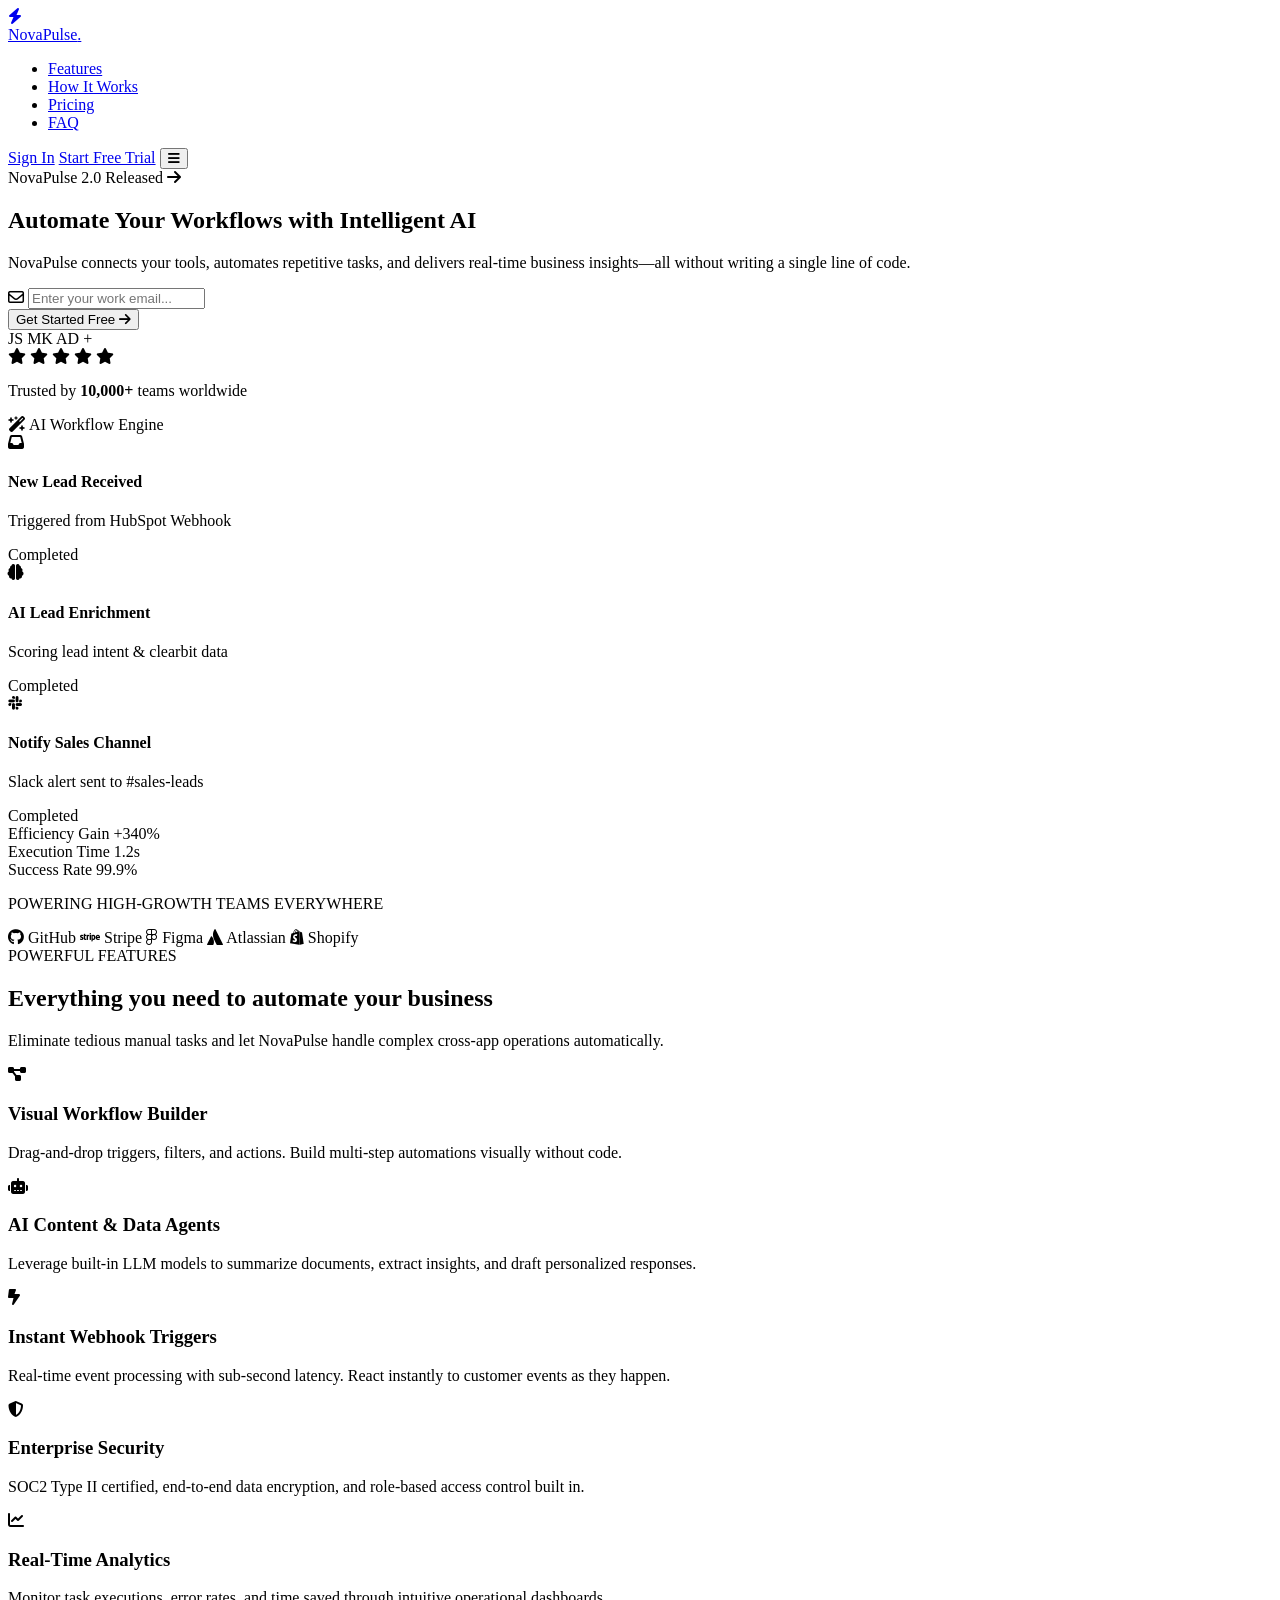
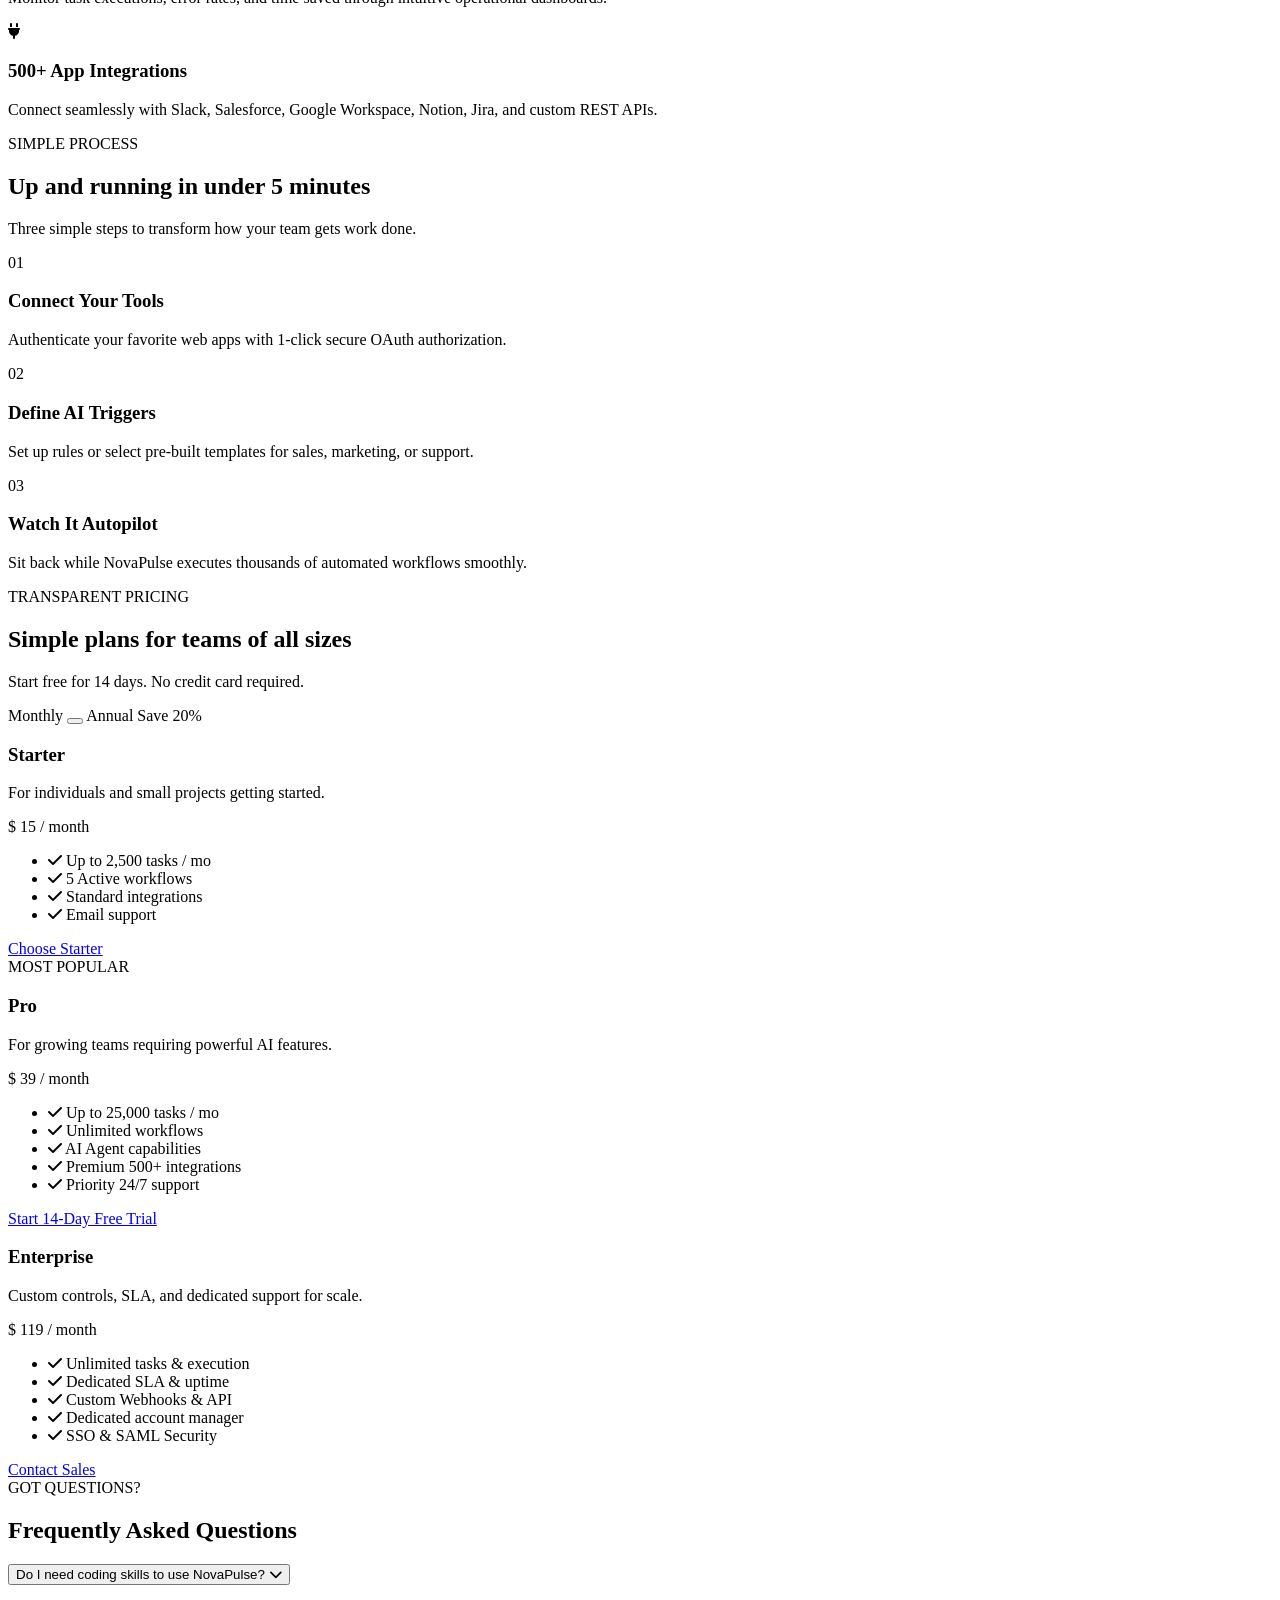
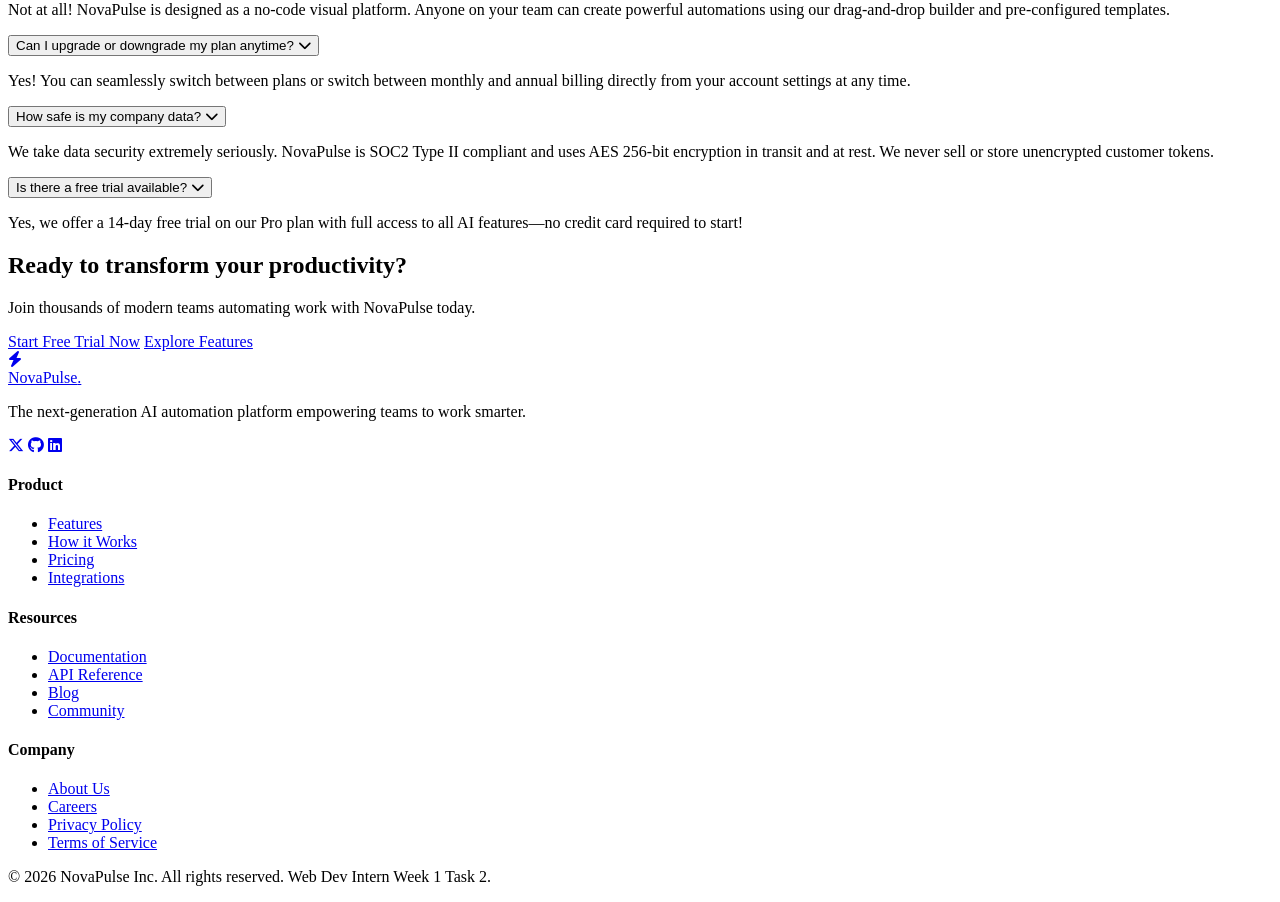
==== Week1/task2-landing-page/index.html @ f762d07b "add: Task 2 landing page semantic HTML structure" ====
<!DOCTYPE html>
<html lang="en">
<head>
  <meta charset="UTF-8">
  <meta name="viewport" content="width=device-width, initial-scale=1.0">
  <meta name="description" content="NovaPulse - Next-Gen AI Workflow Automation Platform for modern teams. Streamline operations and boost productivity.">
  <title>NovaPulse | Next-Gen AI Workflow Automation</title>
  
  <!-- Google Fonts -->
  <link rel="preconnect" href="https://fonts.googleapis.com">
  <link rel="preconnect" href="https://fonts.gstatic.com" crossorigin>
  <link href="https://fonts.googleapis.com/css2?family=Plus+Jakarta+Sans:wght@400;500;600;700;800&display=swap" rel="stylesheet">
  
  <!-- FontAwesome Icons -->
  <link rel="stylesheet" href="https://cdnjs.cloudflare.com/ajax/libs/font-awesome/6.4.0/css/all.min.css">
  
  <!-- Custom Styles -->
  <link rel="stylesheet" href="css/style.css">
</head>
<body>

  <!-- Navigation Bar -->
  <header class="site-header" id="header">
    <div class="container nav-container">
      <a href="#" class="brand-logo">
        <div class="logo-icon">
          <i class="fa-solid fa-bolt"></i>
        </div>
        <span class="brand-name">NovaPulse<span class="dot">.</span></span>
      </a>

      <nav class="nav-menu" id="nav-menu">
        <ul class="nav-list">
          <li class="nav-item"><a href="#features" class="nav-link">Features</a></li>
          <li class="nav-item"><a href="#how-it-works" class="nav-link">How It Works</a></li>
          <li class="nav-item"><a href="#pricing" class="nav-link">Pricing</a></li>
          <li class="nav-item"><a href="#faq" class="nav-link">FAQ</a></li>
        </ul>
      </nav>

      <div class="nav-actions">
        <a href="#pricing" class="btn btn-secondary btn-sm">Sign In</a>
        <a href="#pricing" class="btn btn-primary btn-sm">Start Free Trial</a>
        <button class="mobile-toggle" id="mobile-toggle" aria-label="Toggle Navigation Menu">
          <i class="fa-solid fa-bars"></i>
        </button>
      </div>
    </div>
  </header>

  <main>
    <!-- Hero Section -->
    <section class="hero-section" id="hero">
      <div class="container hero-grid">
        <div class="hero-content">
          <div class="badge">
            <span class="badge-dot"></span>
            <span class="badge-text">NovaPulse 2.0 Released</span>
            <i class="fa-solid fa-arrow-right"></i>
          </div>

          <h1 class="hero-title">
            Automate Your Workflows with <span class="text-gradient">Intelligent AI</span>
          </h1>

          <p class="hero-subtitle">
            NovaPulse connects your tools, automates repetitive tasks, and delivers real-time business insights—all without writing a single line of code.
          </p>

          <form class="hero-form" id="hero-form" onsubmit="event.preventDefault();">
            <div class="input-group">
              <i class="fa-regular fa-envelope input-icon"></i>
              <input type="email" placeholder="Enter your work email..." required id="hero-email">
            </div>
            <button type="submit" class="btn btn-primary btn-lg">
              Get Started Free <i class="fa-solid fa-arrow-right"></i>
            </button>
          </form>

          <div class="hero-trust">
            <div class="avatar-group">
              <span class="avatar">JS</span>
              <span class="avatar">MK</span>
              <span class="avatar">AD</span>
              <span class="avatar">+</span>
            </div>
            <div class="trust-text">
              <div class="stars">
                <i class="fa-solid fa-star"></i>
                <i class="fa-solid fa-star"></i>
                <i class="fa-solid fa-star"></i>
                <i class="fa-solid fa-star"></i>
                <i class="fa-solid fa-star"></i>
              </div>
              <p>Trusted by <strong>10,000+</strong> teams worldwide</p>
            </div>
          </div>
        </div>

        <div class="hero-visual">
          <div class="preview-card main-preview">
            <div class="card-header">
              <div class="window-dots">
                <span class="dot red"></span>
                <span class="dot yellow"></span>
                <span class="dot green"></span>
              </div>
              <span class="card-title"><i class="fa-solid fa-wand-magic-sparkles"></i> AI Workflow Engine</span>
            </div>
            <div class="card-body">
              <div class="workflow-step active">
                <div class="step-icon blue"><i class="fa-solid fa-inbox"></i></div>
                <div class="step-details">
                  <h4>New Lead Received</h4>
                  <p>Triggered from HubSpot Webhook</p>
                </div>
                <span class="status-tag success">Completed</span>
              </div>

              <div class="connector-line"></div>

              <div class="workflow-step active">
                <div class="step-icon purple"><i class="fa-solid fa-brain"></i></div>
                <div class="step-details">
                  <h4>AI Lead Enrichment</h4>
                  <p>Scoring lead intent & clearbit data</p>
                </div>
                <span class="status-tag success">Completed</span>
              </div>

              <div class="connector-line"></div>

              <div class="workflow-step active">
                <div class="step-icon green"><i class="fa-brands fa-slack"></i></div>
                <div class="step-details">
                  <h4>Notify Sales Channel</h4>
                  <p>Slack alert sent to #sales-leads</p>
                </div>
                <span class="status-tag success">Completed</span>
              </div>
            </div>
            <div class="metrics-bar">
              <div class="metric-item">
                <span class="metric-label">Efficiency Gain</span>
                <span class="metric-value">+340%</span>
              </div>
              <div class="metric-item">
                <span class="metric-label">Execution Time</span>
                <span class="metric-value">1.2s</span>
              </div>
              <div class="metric-item">
                <span class="metric-label">Success Rate</span>
                <span class="metric-value">99.9%</span>
              </div>
            </div>
          </div>
        </div>
      </div>
    </section>

    <!-- Logo Cloud -->
    <section class="logos-section">
      <div class="container">
        <p class="logos-title">POWERING HIGH-GROWTH TEAMS EVERYWHERE</p>
        <div class="logos-grid">
          <span class="logo-item"><i class="fa-brands fa-github"></i> GitHub</span>
          <span class="logo-item"><i class="fa-brands fa-stripe"></i> Stripe</span>
          <span class="logo-item"><i class="fa-brands fa-figma"></i> Figma</span>
          <span class="logo-item"><i class="fa-brands fa-atlassian"></i> Atlassian</span>
          <span class="logo-item"><i class="fa-brands fa-shopify"></i> Shopify</span>
        </div>
      </div>
    </section>

    <!-- Features Section -->
    <section class="features-section" id="features">
      <div class="container">
        <div class="section-header text-center">
          <span class="section-badge">POWERFUL FEATURES</span>
          <h2 class="section-title">Everything you need to automate your business</h2>
          <p class="section-subtitle">Eliminate tedious manual tasks and let NovaPulse handle complex cross-app operations automatically.</p>
        </div>

        <div class="features-grid">
          <div class="feature-card">
            <div class="feature-icon icon-blue">
              <i class="fa-solid fa-diagram-project"></i>
            </div>
            <h3 class="feature-title">Visual Workflow Builder</h3>
            <p class="feature-desc">Drag-and-drop triggers, filters, and actions. Build multi-step automations visually without code.</p>
          </div>

          <div class="feature-card">
            <div class="feature-icon icon-purple">
              <i class="fa-solid fa-robot"></i>
            </div>
            <h3 class="feature-title">AI Content & Data Agents</h3>
            <p class="feature-desc">Leverage built-in LLM models to summarize documents, extract insights, and draft personalized responses.</p>
          </div>

          <div class="feature-card">
            <div class="feature-icon icon-emerald">
              <i class="fa-solid fa-bolt-lightning"></i>
            </div>
            <h3 class="feature-title">Instant Webhook Triggers</h3>
            <p class="feature-desc">Real-time event processing with sub-second latency. React instantly to customer events as they happen.</p>
          </div>

          <div class="feature-card">
            <div class="feature-icon icon-amber">
              <i class="fa-solid fa-shield-halved"></i>
            </div>
            <h3 class="feature-title">Enterprise Security</h3>
            <p class="feature-desc">SOC2 Type II certified, end-to-end data encryption, and role-based access control built in.</p>
          </div>

          <div class="feature-card">
            <div class="feature-icon icon-rose">
              <i class="fa-solid fa-chart-line"></i>
            </div>
            <h3 class="feature-title">Real-Time Analytics</h3>
            <p class="feature-desc">Monitor task executions, error rates, and time saved through intuitive operational dashboards.</p>
          </div>

          <div class="feature-card">
            <div class="feature-icon icon-cyan">
              <i class="fa-solid fa-plug"></i>
            </div>
            <h3 class="feature-title">500+ App Integrations</h3>
            <p class="feature-desc">Connect seamlessly with Slack, Salesforce, Google Workspace, Notion, Jira, and custom REST APIs.</p>
          </div>
        </div>
      </div>
    </section>

    <!-- How It Works Section -->
    <section class="how-it-works-section" id="how-it-works">
      <div class="container">
        <div class="section-header text-center">
          <span class="section-badge">SIMPLE PROCESS</span>
          <h2 class="section-title">Up and running in under 5 minutes</h2>
          <p class="section-subtitle">Three simple steps to transform how your team gets work done.</p>
        </div>

        <div class="steps-grid">
          <div class="step-card">
            <div class="step-number">01</div>
            <h3>Connect Your Tools</h3>
            <p>Authenticate your favorite web apps with 1-click secure OAuth authorization.</p>
          </div>
          <div class="step-card">
            <div class="step-number">02</div>
            <h3>Define AI Triggers</h3>
            <p>Set up rules or select pre-built templates for sales, marketing, or support.</p>
          </div>
          <div class="step-card">
            <div class="step-number">03</div>
            <h3>Watch It Autopilot</h3>
            <p>Sit back while NovaPulse executes thousands of automated workflows smoothly.</p>
          </div>
        </div>
      </div>
    </section>

    <!-- Interactive Pricing Section -->
    <section class="pricing-section" id="pricing">
      <div class="container">
        <div class="section-header text-center">
          <span class="section-badge">TRANSPARENT PRICING</span>
          <h2 class="section-title">Simple plans for teams of all sizes</h2>
          <p class="section-subtitle">Start free for 14 days. No credit card required.</p>

          <div class="pricing-toggle-wrapper">
            <span class="toggle-label" id="monthly-label">Monthly</span>
            <button class="pricing-toggle" id="pricing-toggle" aria-label="Toggle Billing Cycle">
              <span class="toggle-circle"></span>
            </button>
            <span class="toggle-label active" id="yearly-label">Annual <span class="discount-badge">Save 20%</span></span>
          </div>
        </div>

        <div class="pricing-grid">
          <!-- Starter Plan -->
          <div class="pricing-card">
            <div class="plan-header">
              <h3 class="plan-name">Starter</h3>
              <p class="plan-desc">For individuals and small projects getting started.</p>
              <div class="plan-price">
                <span class="currency">$</span>
                <span class="amount" data-monthly="19" data-yearly="15">15</span>
                <span class="period">/ month</span>
              </div>
            </div>
            <ul class="plan-features">
              <li><i class="fa-solid fa-check"></i> Up to 2,500 tasks / mo</li>
              <li><i class="fa-solid fa-check"></i> 5 Active workflows</li>
              <li><i class="fa-solid fa-check"></i> Standard integrations</li>
              <li><i class="fa-solid fa-check"></i> Email support</li>
            </ul>
            <a href="#" class="btn btn-outline btn-full">Choose Starter</a>
          </div>

          <!-- Pro Plan (Featured) -->
          <div class="pricing-card popular">
            <div class="popular-badge">MOST POPULAR</div>
            <div class="plan-header">
              <h3 class="plan-name">Pro</h3>
              <p class="plan-desc">For growing teams requiring powerful AI features.</p>
              <div class="plan-price">
                <span class="currency">$</span>
                <span class="amount" data-monthly="49" data-yearly="39">39</span>
                <span class="period">/ month</span>
              </div>
            </div>
            <ul class="plan-features">
              <li><i class="fa-solid fa-check"></i> Up to 25,000 tasks / mo</li>
              <li><i class="fa-solid fa-check"></i> Unlimited workflows</li>
              <li><i class="fa-solid fa-check"></i> AI Agent capabilities</li>
              <li><i class="fa-solid fa-check"></i> Premium 500+ integrations</li>
              <li><i class="fa-solid fa-check"></i> Priority 24/7 support</li>
            </ul>
            <a href="#" class="btn btn-primary btn-full">Start 14-Day Free Trial</a>
          </div>

          <!-- Enterprise Plan -->
          <div class="pricing-card">
            <div class="plan-header">
              <h3 class="plan-name">Enterprise</h3>
              <p class="plan-desc">Custom controls, SLA, and dedicated support for scale.</p>
              <div class="plan-price">
                <span class="currency">$</span>
                <span class="amount" data-monthly="149" data-yearly="119">119</span>
                <span class="period">/ month</span>
              </div>
            </div>
            <ul class="plan-features">
              <li><i class="fa-solid fa-check"></i> Unlimited tasks & execution</li>
              <li><i class="fa-solid fa-check"></i> Dedicated SLA & uptime</li>
              <li><i class="fa-solid fa-check"></i> Custom Webhooks & API</li>
              <li><i class="fa-solid fa-check"></i> Dedicated account manager</li>
              <li><i class="fa-solid fa-check"></i> SSO & SAML Security</li>
            </ul>
            <a href="#" class="btn btn-outline btn-full">Contact Sales</a>
          </div>
        </div>
      </div>
    </section>

    <!-- FAQ Accordion Section -->
    <section class="faq-section" id="faq">
      <div class="container max-width-md">
        <div class="section-header text-center">
          <span class="section-badge">GOT QUESTIONS?</span>
          <h2 class="section-title">Frequently Asked Questions</h2>
        </div>

        <div class="faq-accordion">
          <div class="faq-item active">
            <button class="faq-question">
              <span>Do I need coding skills to use NovaPulse?</span>
              <i class="fa-solid fa-chevron-down faq-icon"></i>
            </button>
            <div class="faq-answer">
              <p>Not at all! NovaPulse is designed as a no-code visual platform. Anyone on your team can create powerful automations using our drag-and-drop builder and pre-configured templates.</p>
            </div>
          </div>

          <div class="faq-item">
            <button class="faq-question">
              <span>Can I upgrade or downgrade my plan anytime?</span>
              <i class="fa-solid fa-chevron-down faq-icon"></i>
            </button>
            <div class="faq-answer">
              <p>Yes! You can seamlessly switch between plans or switch between monthly and annual billing directly from your account settings at any time.</p>
            </div>
          </div>

          <div class="faq-item">
            <button class="faq-question">
              <span>How safe is my company data?</span>
              <i class="fa-solid fa-chevron-down faq-icon"></i>
            </button>
            <div class="faq-answer">
              <p>We take data security extremely seriously. NovaPulse is SOC2 Type II compliant and uses AES 256-bit encryption in transit and at rest. We never sell or store unencrypted customer tokens.</p>
            </div>
          </div>

          <div class="faq-item">
            <button class="faq-question">
              <span>Is there a free trial available?</span>
              <i class="fa-solid fa-chevron-down faq-icon"></i>
            </button>
            <div class="faq-answer">
              <p>Yes, we offer a 14-day free trial on our Pro plan with full access to all AI features—no credit card required to start!</p>
            </div>
          </div>
        </div>
      </div>
    </section>

    <!-- Call to Action Banner -->
    <section class="cta-section">
      <div class="container">
        <div class="cta-box text-center">
          <h2>Ready to transform your productivity?</h2>
          <p>Join thousands of modern teams automating work with NovaPulse today.</p>
          <div class="cta-actions">
            <a href="#pricing" class="btn btn-primary btn-lg">Start Free Trial Now</a>
            <a href="#features" class="btn btn-secondary btn-lg">Explore Features</a>
          </div>
        </div>
      </div>
    </section>
  </main>

  <!-- Footer -->
  <footer class="site-footer">
    <div class="container footer-grid">
      <div class="footer-brand">
        <a href="#" class="brand-logo">
          <div class="logo-icon"><i class="fa-solid fa-bolt"></i></div>
          <span class="brand-name">NovaPulse<span class="dot">.</span></span>
        </a>
        <p>The next-generation AI automation platform empowering teams to work smarter.</p>
        <div class="social-links">
          <a href="#" aria-label="Twitter"><i class="fa-brands fa-x-twitter"></i></a>
          <a href="#" aria-label="GitHub"><i class="fa-brands fa-github"></i></a>
          <a href="#" aria-label="LinkedIn"><i class="fa-brands fa-linkedin"></i></a>
        </div>
      </div>

      <div class="footer-column">
        <h4>Product</h4>
        <ul>
          <li><a href="#features">Features</a></li>
          <li><a href="#how-it-works">How it Works</a></li>
          <li><a href="#pricing">Pricing</a></li>
          <li><a href="#">Integrations</a></li>
        </ul>
      </div>

      <div class="footer-column">
        <h4>Resources</h4>
        <ul>
          <li><a href="#">Documentation</a></li>
          <li><a href="#">API Reference</a></li>
          <li><a href="#">Blog</a></li>
          <li><a href="#">Community</a></li>
        </ul>
      </div>

      <div class="footer-column">
        <h4>Company</h4>
        <ul>
          <li><a href="#">About Us</a></li>
          <li><a href="#">Careers</a></li>
          <li><a href="#">Privacy Policy</a></li>
          <li><a href="#">Terms of Service</a></li>
        </ul>
      </div>
    </div>

    <div class="footer-bottom">
      <div class="container footer-bottom-flex">
        <p>&copy; 2026 NovaPulse Inc. All rights reserved. Web Dev Intern Week 1 Task 2.</p>
      </div>
    </div>
  </footer>

  <!-- JavaScript -->
  <script src="js/main.js"></script>
</body>
</html>
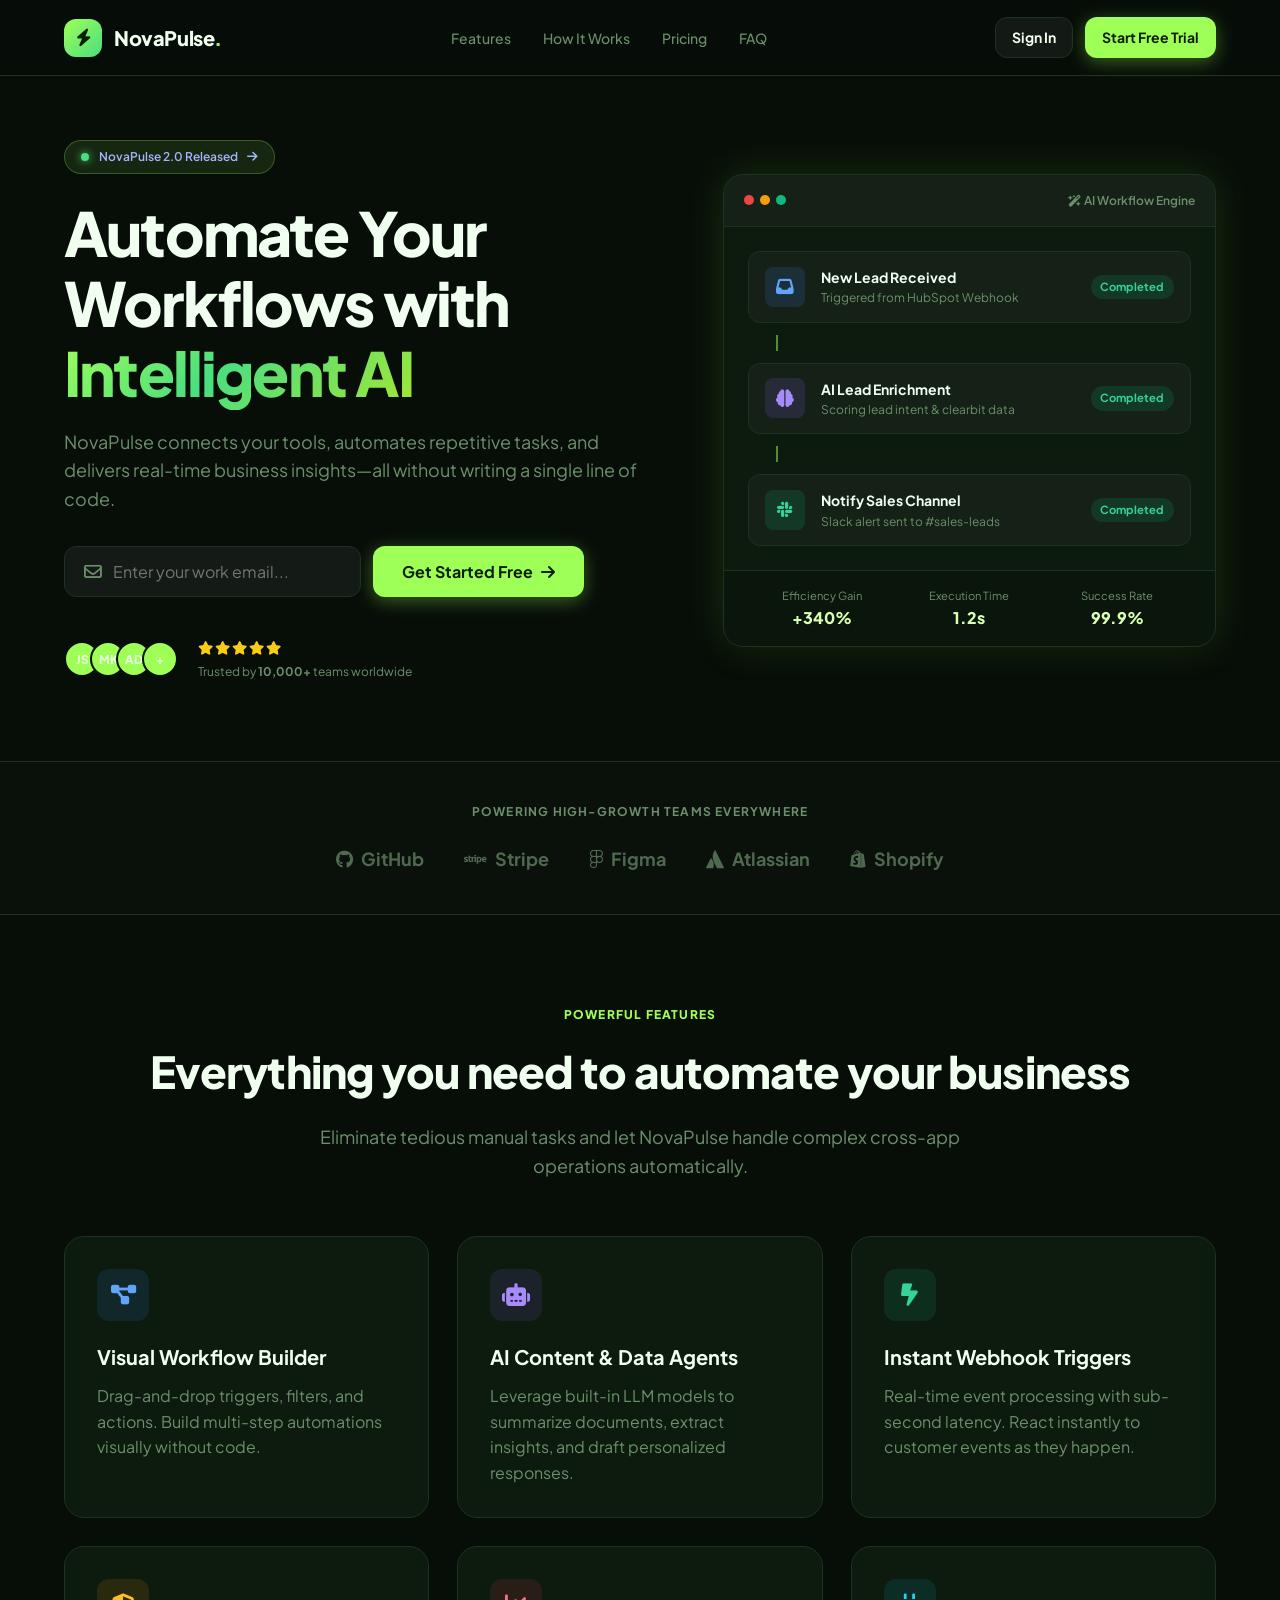
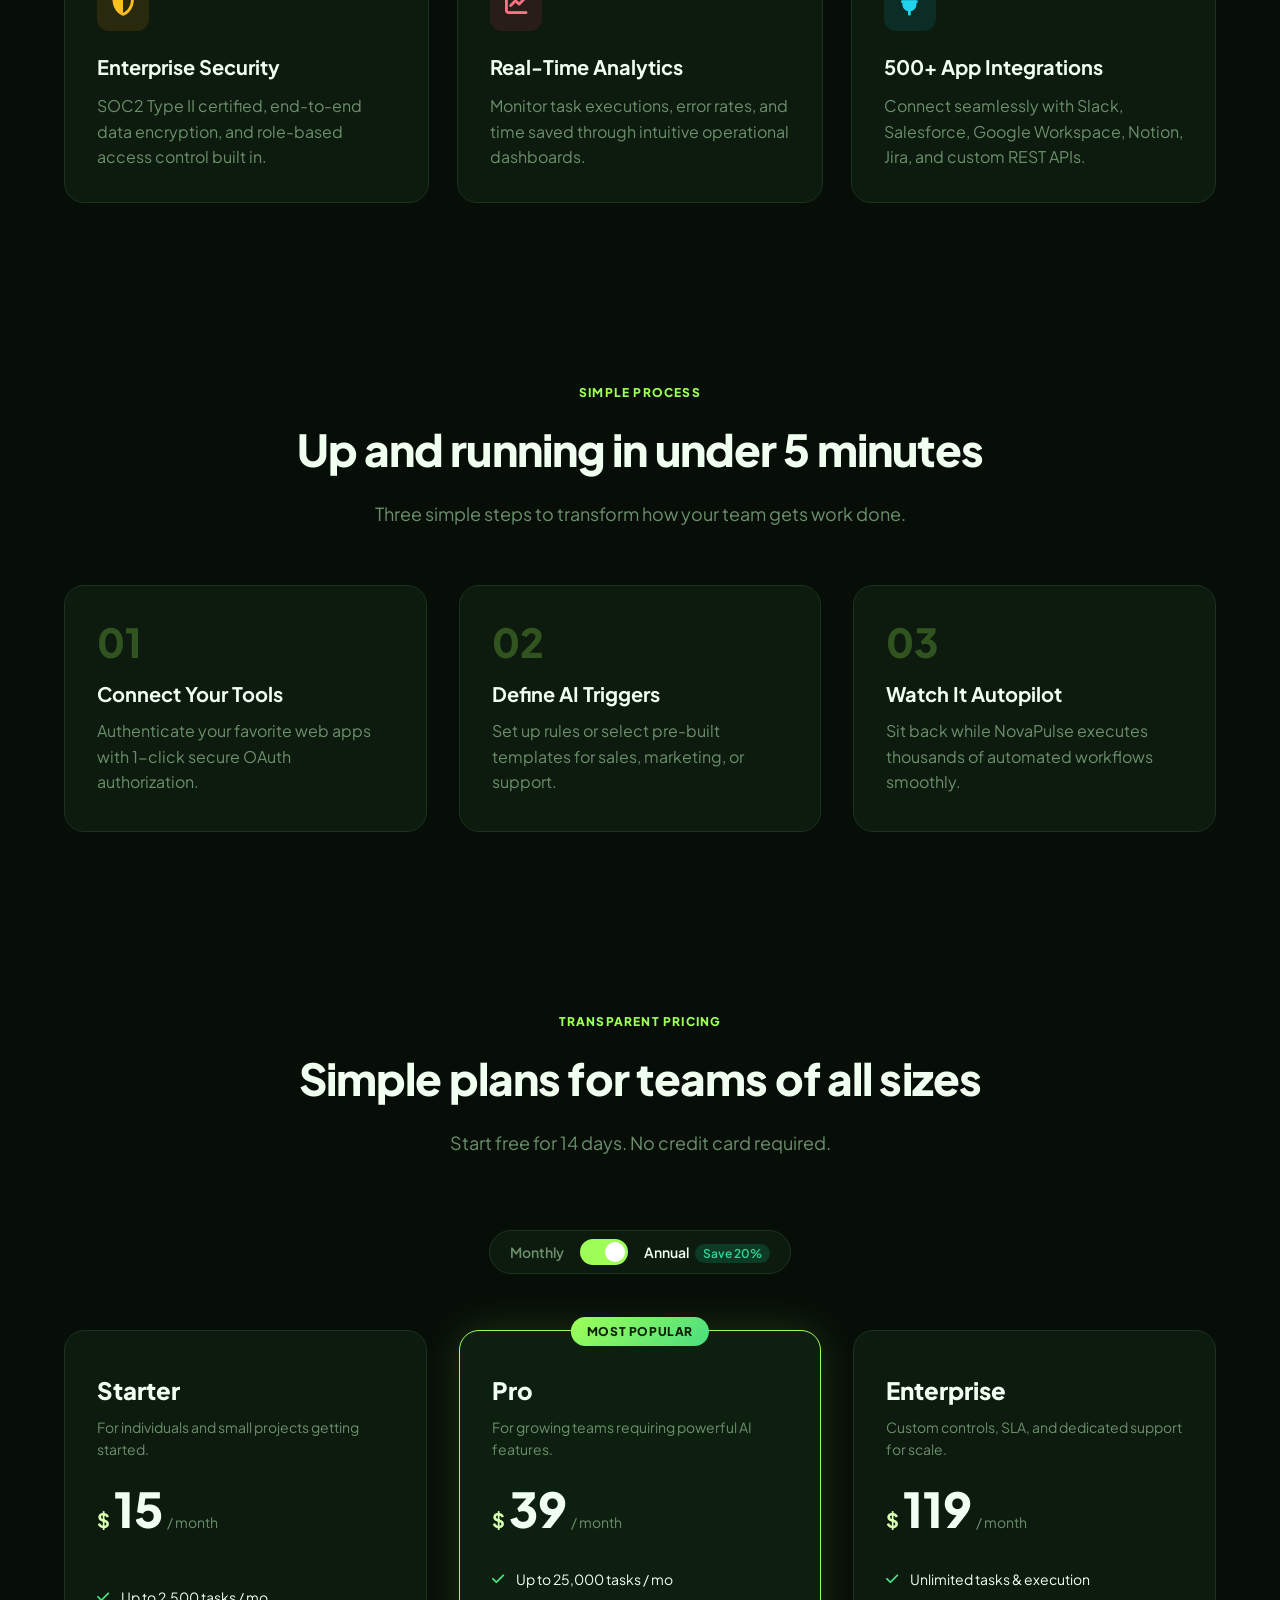
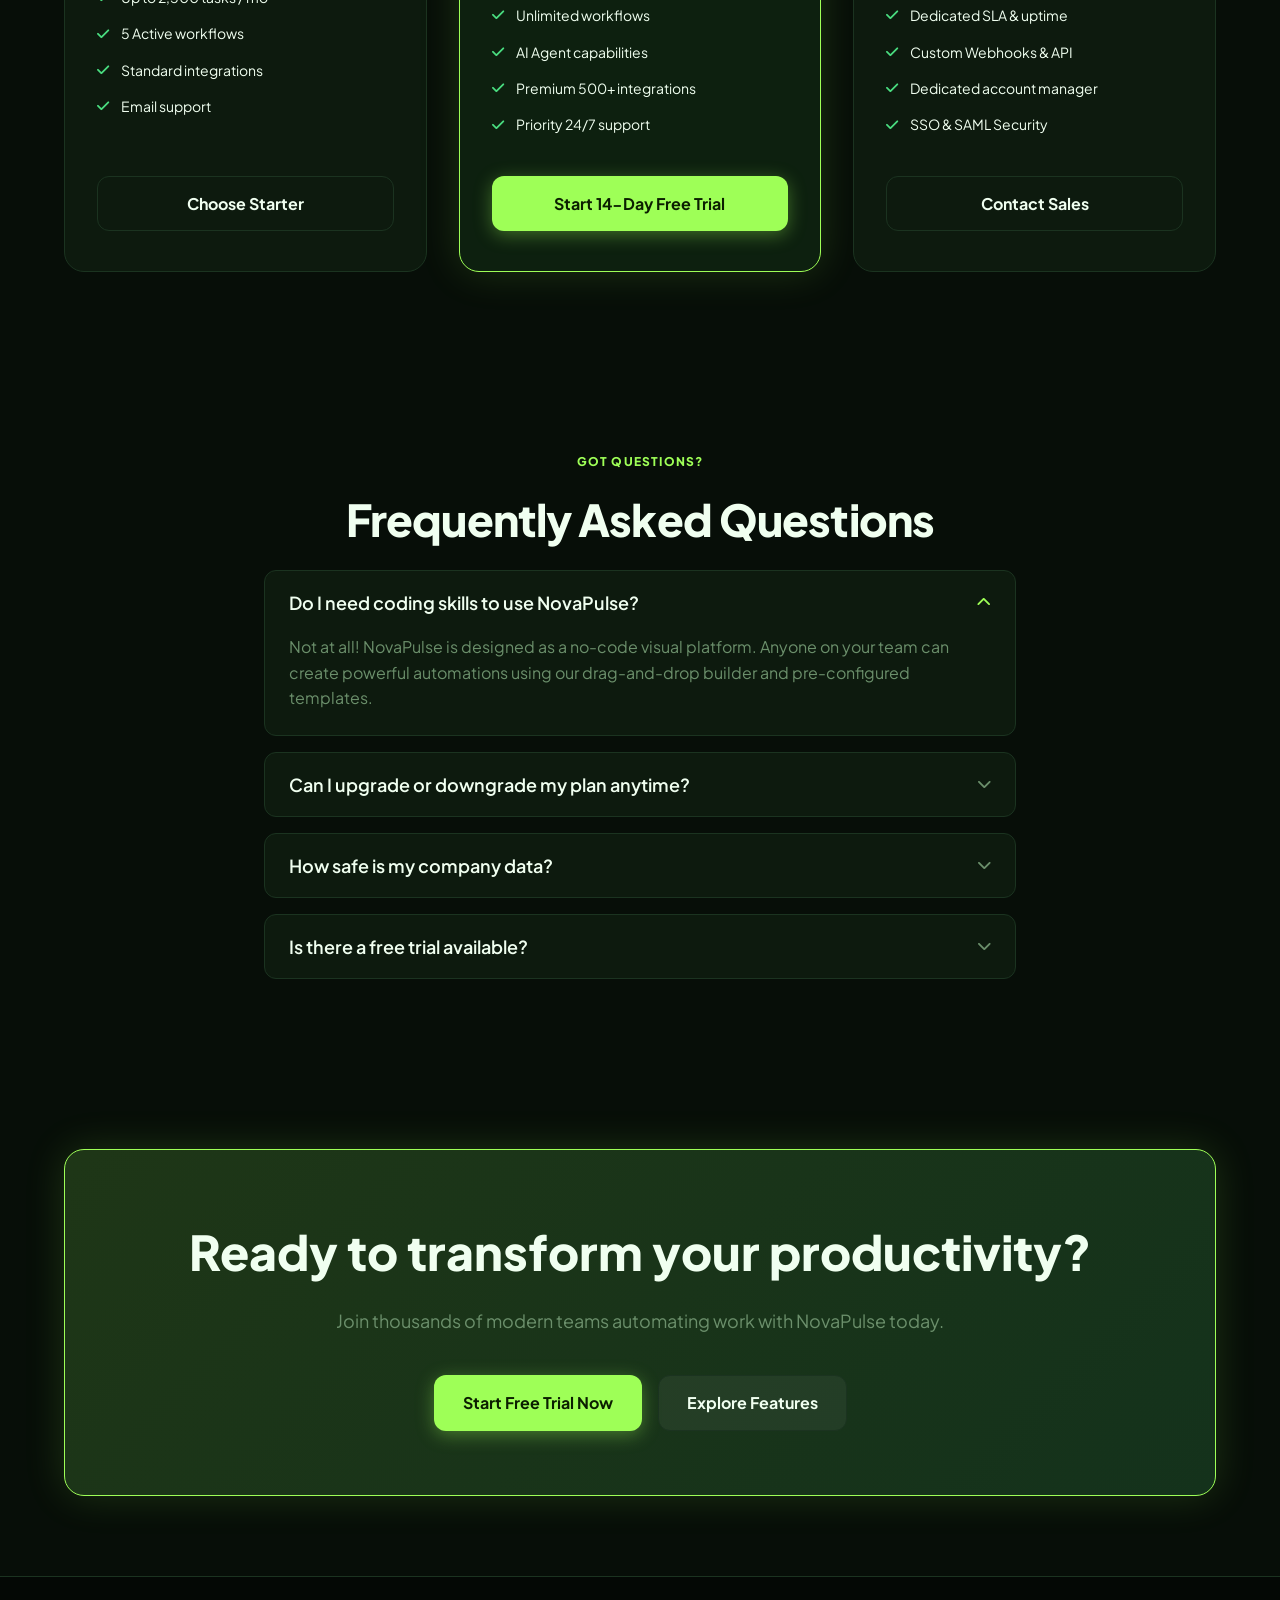
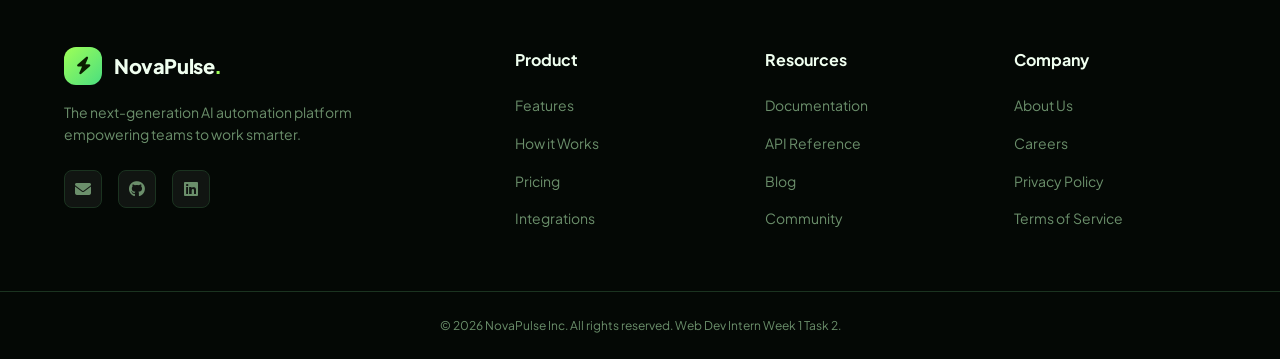
==== commit 4a6da513: "add: update footer social handles in Landing Page" ====
--- a/Week1/task2-landing-page/index.html
+++ b/Week1/task2-landing-page/index.html
@@ -423,9 +423,9 @@
         </a>
         <p>The next-generation AI automation platform empowering teams to work smarter.</p>
         <div class="social-links">
-          <a href="#" aria-label="Twitter"><i class="fa-brands fa-x-twitter"></i></a>
-          <a href="#" aria-label="GitHub"><i class="fa-brands fa-github"></i></a>
-          <a href="#" aria-label="LinkedIn"><i class="fa-brands fa-linkedin"></i></a>
+          <a href="mailto:kshitizd171@gmail.com" aria-label="Email"><i class="fa-solid fa-envelope"></i></a>
+          <a href="https://github.com/KshitizD07" target="_blank" rel="noopener" aria-label="GitHub"><i class="fa-brands fa-github"></i></a>
+          <a href="https://www.linkedin.com/in/kshitiz-dixit/" target="_blank" rel="noopener" aria-label="LinkedIn"><i class="fa-brands fa-linkedin"></i></a>
         </div>
       </div>
 
--- a/Week1/task2-landing-page/css/style.css
+++ b/Week1/task2-landing-page/css/style.css
@@ -0,0 +1,1068 @@
+/* -------------------------------------------------------------
+ * Task 2: Responsive Landing Page (NovaPulse)
+ * Tech Stack: Pure Vanilla HTML5 & CSS3 (Flexbox + Grid)
+ * Mobile-First Design System
+ * ------------------------------------------------------------- */
+
+/* 1. CSS Custom Properties / Design Tokens */
+/* Palette: Deep Forest Green + Electric Lime + Ivory */
+:root {
+  /* ---- Core Brand ---- */
+  --clr-primary: #9EFF57;          /* electric lime — main CTA */
+  --clr-primary-hover: #c6ff8f;
+  --clr-primary-light: #d9ffb0;
+  --clr-primary-text: #0b1f00;     /* text on lime buttons */
+
+  /* ---- Background Layers ---- */
+  --clr-bg-page: #070E08;          /* near-black forest */
+  --clr-bg-card: #0D1A0E;
+  --clr-bg-card-hover: #152416;
+  --clr-bg-nav: rgba(7, 14, 8, 0.88);
+
+  /* ---- Borders ---- */
+  --clr-border: #1b3320;
+  --clr-border-glow: rgba(158, 255, 87, 0.18);
+
+  /* ---- Accent Colors ---- */
+  --clr-accent: #4ADE80;           /* soft green */
+  --clr-accent-purple: #a855f7;
+  --clr-accent-emerald: #4ADE80;
+  --clr-accent-amber: #facc15;
+
+  /* ---- Text ---- */
+  --clr-text-main: #F0FFF0;        /* honeydew — warm white with green tint */
+  --clr-text-muted: #6B8F6B;
+  --clr-text-dark: #070E08;
+
+  /* Typography */
+  --font-family: 'Plus Jakarta Sans', system-ui, -apple-system, sans-serif;
+  --fs-xs: 0.75rem;
+  --fs-sm: 0.875rem;
+  --fs-base: 1rem;
+  --fs-lg: 1.125rem;
+  --fs-xl: 1.25rem;
+  --fs-2xl: 1.5rem;
+  --fs-3xl: 2rem;
+  --fs-4xl: 2.75rem;
+
+  /* Layout & Spacing */
+  --container-max-width: 1200px;
+  --radius-sm: 8px;
+  --radius-md: 12px;
+  --radius-lg: 20px;
+  --radius-full: 9999px;
+
+  /* Shadows & Glows */
+  --shadow-sm: 0 2px 4px rgba(0, 0, 0, 0.3);
+  --shadow-md: 0 10px 25px -5px rgba(0, 0, 0, 0.5);
+  --shadow-glow: 0 0 40px rgba(158, 255, 87, 0.15);
+
+  /* Transitions */
+  --transition-fast: 0.2s cubic-bezier(0.4, 0, 0.2, 1);
+  --transition-normal: 0.3s cubic-bezier(0.4, 0, 0.2, 1);
+}
+
+/* 2. Global Resets */
+*, *::before, *::after {
+  box-sizing: border-box;
+  margin: 0;
+  padding: 0;
+}
+
+html {
+  scroll-behavior: smooth;
+  font-family: var(--font-family);
+  font-size: 16px;
+  color: var(--clr-text-main);
+  background-color: var(--clr-bg-page);
+}
+
+body {
+  line-height: 1.6;
+  overflow-x: hidden;
+}
+
+a {
+  color: inherit;
+  text-decoration: none;
+}
+
+ul {
+  list-style: none;
+}
+
+img {
+  max-width: 100%;
+  height: auto;
+  display: block;
+}
+
+/* 3. Utility Classes */
+.container {
+  width: 100%;
+  max-width: var(--container-max-width);
+  margin-left: auto;
+  margin-right: auto;
+  padding-left: 1.5rem;
+  padding-right: 1.5rem;
+}
+
+.max-width-md {
+  max-width: 800px;
+}
+
+.text-center {
+  text-align: center;
+}
+
+.text-gradient {
+  background: linear-gradient(135deg, #9EFF57 0%, #4ADE80 45%, #a3e635 100%);
+  -webkit-background-clip: text;
+  -webkit-text-fill-color: transparent;
+}
+
+/* 4. Buttons & Controls */
+.btn {
+  display: inline-flex;
+  align-items: center;
+  justify-content: center;
+  gap: 0.5rem;
+  font-family: var(--font-family);
+  font-weight: 700;
+  border-radius: var(--radius-md);
+  border: 1px solid transparent;
+  cursor: pointer;
+  transition: var(--transition-fast);
+  white-space: nowrap;
+}
+
+.btn-sm {
+  padding: 0.5rem 1rem;
+  font-size: var(--fs-sm);
+}
+
+.btn-lg {
+  padding: 0.875rem 1.75rem;
+  font-size: var(--fs-base);
+}
+
+.btn-full {
+  width: 100%;
+  padding: 0.875rem 1.5rem;
+}
+
+.btn-primary {
+  background-color: var(--clr-primary);
+  color: #0b1f00;                          /* dark forest on bright lime */
+  box-shadow: 0 4px 18px rgba(158, 255, 87, 0.35);
+}
+
+.btn-primary:hover {
+  background-color: var(--clr-primary-hover);
+  transform: translateY(-2px);
+  box-shadow: 0 6px 28px rgba(158, 255, 87, 0.5);
+}
+
+.btn-secondary {
+  background-color: rgba(255, 255, 255, 0.05);
+  color: var(--clr-text-main);
+  border-color: var(--clr-border);
+}
+
+.btn-secondary:hover {
+  background-color: rgba(255, 255, 255, 0.15);
+  transform: translateY(-2px);
+}
+
+.btn-outline {
+  background-color: transparent;
+  color: var(--clr-text-main);
+  border-color: var(--clr-border);
+}
+
+.btn-outline:hover {
+  border-color: var(--clr-primary);
+  color: var(--clr-primary-light);
+  background-color: rgba(158, 255, 87, 0.08);
+}
+
+/* 5. Header & Navigation */
+.site-header {
+  position: fixed;
+  top: 0;
+  left: 0;
+  width: 100%;
+  z-index: 100;
+  background-color: var(--clr-bg-nav);
+  backdrop-filter: blur(12px);
+  border-bottom: 1px solid var(--clr-border);
+  transition: var(--transition-normal);
+}
+
+.nav-container {
+  display: flex;
+  align-items: center;
+  justify-content: space-between;
+  height: 75px;
+}
+
+.brand-logo {
+  display: flex;
+  align-items: center;
+  gap: 0.75rem;
+  font-size: var(--fs-xl);
+  font-weight: 800;
+  letter-spacing: -0.02em;
+}
+
+.logo-icon {
+  width: 38px;
+  height: 38px;
+  background: linear-gradient(135deg, #9EFF57, #4ADE80);
+  border-radius: var(--radius-md);
+  display: flex;
+  align-items: center;
+  justify-content: center;
+  color: #0b1f00;   /* dark text on bright bg */
+  font-size: 1.1rem;
+}
+
+.brand-name .dot {
+  color: var(--clr-primary);
+}
+
+.nav-menu {
+  display: none;
+}
+
+.nav-list {
+  display: flex;
+  align-items: center;
+  gap: 2rem;
+}
+
+.nav-link {
+  font-weight: 500;
+  font-size: var(--fs-sm);
+  color: var(--clr-text-muted);
+  transition: var(--transition-fast);
+}
+
+.nav-link:hover {
+  color: var(--clr-text-main);
+}
+
+.nav-actions {
+  display: flex;
+  align-items: center;
+  gap: 0.75rem;
+}
+
+.mobile-toggle {
+  background: none;
+  border: 1px solid var(--clr-border);
+  color: var(--clr-text-main);
+  width: 40px;
+  height: 40px;
+  border-radius: var(--radius-sm);
+  display: flex;
+  align-items: center;
+  justify-content: center;
+  cursor: pointer;
+  font-size: 1.2rem;
+}
+
+/* Mobile Nav Active Drawer */
+.nav-menu.active {
+  display: block;
+  position: absolute;
+  top: 75px;
+  left: 0;
+  width: 100%;
+  background-color: var(--clr-bg-card);
+  border-bottom: 1px solid var(--clr-border);
+  padding: 1.5rem;
+  box-shadow: var(--shadow-md);
+}
+
+.nav-menu.active .nav-list {
+  flex-direction: column;
+  align-items: flex-start;
+  gap: 1.25rem;
+}
+
+.nav-menu.active .nav-link {
+  font-size: var(--fs-base);
+
+}
+
+/* 6. Hero Section */
+.hero-section {
+  padding-top: 140px;
+  padding-bottom: 80px;
+  position: relative;
+}
+
+.hero-grid {
+  display: grid;
+  grid-template-columns: 1fr;
+  gap: 3.5rem;
+  align-items: center;
+}
+
+.badge {
+  display: inline-flex;
+  align-items: center;
+  gap: 0.6rem;
+  padding: 0.4rem 1rem;
+  border-radius: var(--radius-full);
+  background-color: rgba(158, 255, 87, 0.10);
+  border: 1px solid rgba(158, 255, 87, 0.25);
+  font-size: var(--fs-xs);
+  font-weight: 600;
+  color: #a5b4fc;
+  margin-bottom: 1.5rem;
+}
+
+.badge-dot {
+  width: 8px;
+  height: 8px;
+  border-radius: 50%;
+  background-color: var(--clr-accent-emerald);
+  box-shadow: 0 0 8px var(--clr-accent-emerald);
+}
+
+.hero-title {
+  font-size: clamp(2.2rem, 5vw, 3.8rem);
+  font-weight: 800;
+  line-height: 1.15;
+  letter-spacing: -0.03em;
+  margin-bottom: 1.25rem;
+}
+
+.hero-subtitle {
+  font-size: var(--fs-lg);
+  color: var(--clr-text-muted);
+  margin-bottom: 2rem;
+  max-width: 580px;
+}
+
+.hero-form {
+  display: flex;
+  flex-direction: column;
+  gap: 0.75rem;
+  margin-bottom: 2.5rem;
+  max-width: 520px;
+}
+
+.input-group {
+  position: relative;
+  width: 100%;
+}
+
+.input-icon {
+  position: absolute;
+  left: 1.25rem;
+  top: 50%;
+  transform: translateY(-50%);
+  color: var(--clr-text-muted);
+  font-size: 1.1rem;
+}
+
+.hero-form input {
+  width: 100%;
+  padding: 0.875rem 1rem 0.875rem 3rem;
+  border-radius: var(--radius-md);
+  border: 1px solid var(--clr-border);
+  background-color: rgba(255, 255, 255, 0.05);
+  color: var(--clr-text-main);
+  font-family: var(--font-family);
+  font-size: var(--fs-base);
+  outline: none;
+  transition: var(--transition-fast);
+}
+
+.hero-form input:focus {
+  border-color: var(--clr-primary);
+  background-color: rgba(255, 255, 255, 0.08);
+  box-shadow: 0 0 0 3px rgba(158, 255, 87, 0.18);
+}
+
+.hero-trust {
+  display: flex;
+  align-items: center;
+  gap: 1.25rem;
+}
+
+.avatar-group {
+  display: flex;
+}
+
+.avatar {
+  width: 36px;
+  height: 36px;
+  border-radius: 50%;
+  background-color: var(--clr-primary);
+  border: 2px solid var(--clr-bg-page);
+  display: flex;
+  align-items: center;
+  justify-content: center;
+  font-size: 0.75rem;
+  font-weight: 700;
+  margin-left: -10px;
+}
+
+.avatar:first-child {
+  margin-left: 0;
+}
+
+.stars {
+  color: var(--clr-accent-amber);
+  font-size: 0.85rem;
+  margin-bottom: 0.2rem;
+}
+
+.trust-text p {
+  font-size: var(--fs-xs);
+  color: var(--clr-text-muted);
+}
+
+/* Hero Visual / Preview Card */
+.preview-card {
+  background-color: var(--clr-bg-card);
+  border: 1px solid var(--clr-border);
+  border-radius: var(--radius-lg);
+  box-shadow: var(--shadow-glow), var(--shadow-md);
+  overflow: hidden;
+}
+
+.card-header {
+  padding: 1rem 1.25rem;
+  background-color: rgba(255, 255, 255, 0.03);
+  border-bottom: 1px solid var(--clr-border);
+  display: flex;
+  align-items: center;
+  justify-content: space-between;
+}
+
+.window-dots {
+  display: flex;
+  gap: 6px;
+}
+
+.window-dots .dot {
+  width: 10px;
+  height: 10px;
+  border-radius: 50%;
+}
+
+.dot.red { background-color: #ef4444; }
+.dot.yellow { background-color: #f59e0b; }
+.dot.green { background-color: #10b981; }
+
+.card-title {
+  font-size: var(--fs-xs);
+  font-weight: 600;
+  color: var(--clr-text-muted);
+}
+
+.card-body {
+  padding: 1.5rem;
+  display: flex;
+  flex-direction: column;
+  gap: 0.75rem;
+}
+
+.workflow-step {
+  display: flex;
+  align-items: center;
+  gap: 1rem;
+  padding: 0.875rem 1rem;
+  background-color: rgba(255, 255, 255, 0.03);
+  border: 1px solid var(--clr-border);
+  border-radius: var(--radius-md);
+}
+
+.step-icon {
+  width: 40px;
+  height: 40px;
+  border-radius: var(--radius-sm);
+  display: flex;
+  align-items: center;
+  justify-content: center;
+  font-size: 1.1rem;
+  flex-shrink: 0;
+}
+
+.step-icon.blue { background-color: rgba(59, 130, 246, 0.15); color: #60a5fa; }
+.step-icon.purple { background-color: rgba(139, 92, 246, 0.15); color: #a78bfa; }
+.step-icon.green { background-color: rgba(16, 185, 129, 0.15); color: #34d399; }
+
+.step-details {
+  flex-grow: 1;
+}
+
+.step-details h4 {
+  font-size: var(--fs-sm);
+  font-weight: 700;
+}
+
+.step-details p {
+  font-size: var(--fs-xs);
+  color: var(--clr-text-muted);
+}
+
+.status-tag {
+  font-size: 0.7rem;
+  font-weight: 700;
+  padding: 0.2rem 0.6rem;
+  border-radius: var(--radius-full);
+}
+
+.status-tag.success {
+  background-color: rgba(16, 185, 129, 0.15);
+  color: #34d399;
+}
+
+.connector-line {
+  width: 2px;
+  height: 16px;
+  background-color: var(--clr-primary);
+  margin-left: 28px;
+  opacity: 0.5;
+}
+
+.metrics-bar {
+  display: flex;
+  border-top: 1px solid var(--clr-border);
+  padding: 1rem 1.5rem;
+  background-color: rgba(0, 0, 0, 0.2);
+}
+
+.metric-item {
+  flex: 1;
+  text-align: center;
+}
+
+.metric-label {
+  display: block;
+  font-size: 0.7rem;
+  color: var(--clr-text-muted);
+}
+
+.metric-value {
+  font-size: var(--fs-base);
+  font-weight: 800;
+  color: var(--clr-primary-light);
+}
+
+/* 7. Logos Section */
+.logos-section {
+  padding: 2.5rem 0;
+  border-top: 1px solid var(--clr-border);
+  border-bottom: 1px solid var(--clr-border);
+  background-color: rgba(255, 255, 255, 0.01);
+}
+
+.logos-title {
+  font-size: var(--fs-xs);
+  font-weight: 700;
+  letter-spacing: 0.1em;
+  color: var(--clr-text-muted);
+  text-align: center;
+  margin-bottom: 1.5rem;
+}
+
+.logos-grid {
+  display: flex;
+  flex-wrap: wrap;
+  align-items: center;
+  justify-content: center;
+  gap: 2.5rem;
+  opacity: 0.7;
+}
+
+.logo-item {
+  font-size: var(--fs-lg);
+  font-weight: 700;
+  display: flex;
+  align-items: center;
+  gap: 0.5rem;
+  color: var(--clr-text-muted);
+}
+
+/* 8. Features Section */
+.features-section, .how-it-works-section, .pricing-section, .faq-section {
+  padding: 90px 0;
+}
+
+.section-badge {
+  font-size: var(--fs-xs);
+  font-weight: 800;
+  letter-spacing: 0.1em;
+  color: var(--clr-primary);
+  display: block;
+  margin-bottom: 0.75rem;
+}
+
+.section-title {
+  font-size: clamp(1.8rem, 4vw, 2.75rem);
+  font-weight: 800;
+  letter-spacing: -0.02em;
+  margin-bottom: 1rem;
+}
+
+.section-subtitle {
+  font-size: var(--fs-lg);
+  color: var(--clr-text-muted);
+  max-width: 640px;
+  margin: 0 auto 3.5rem auto;
+}
+
+.features-grid {
+  display: grid;
+  grid-template-columns: 1fr;
+  gap: 1.75rem;
+}
+
+.feature-card {
+  background-color: var(--clr-bg-card);
+  border: 1px solid var(--clr-border);
+  border-radius: var(--radius-lg);
+  padding: 2rem;
+  transition: var(--transition-normal);
+}
+
+.feature-card:hover {
+  transform: translateY(-5px);
+  border-color: var(--clr-border-glow);
+  box-shadow: var(--shadow-glow);
+}
+
+.feature-icon {
+  width: 52px;
+  height: 52px;
+  border-radius: var(--radius-md);
+  display: flex;
+  align-items: center;
+  justify-content: center;
+  font-size: 1.4rem;
+  margin-bottom: 1.25rem;
+}
+
+.icon-blue { background: rgba(59, 130, 246, 0.12); color: #60a5fa; }
+.icon-purple { background: rgba(139, 92, 246, 0.12); color: #a78bfa; }
+.icon-emerald { background: rgba(16, 185, 129, 0.12); color: #34d399; }
+.icon-amber { background: rgba(245, 158, 11, 0.12); color: #fbbf24; }
+.icon-rose { background: rgba(244, 63, 94, 0.12); color: #fb7185; }
+.icon-cyan { background: rgba(6, 182, 212, 0.12); color: #22d3ee; }
+
+.feature-title {
+  font-size: var(--fs-xl);
+  font-weight: 700;
+  margin-bottom: 0.6rem;
+}
+
+.feature-desc {
+  font-size: var(--fs-base);
+  color: var(--clr-text-muted);
+}
+
+/* 9. How It Works Steps Grid */
+.steps-grid {
+  display: grid;
+  grid-template-columns: 1fr;
+  gap: 2rem;
+}
+
+.step-card {
+  background-color: var(--clr-bg-card);
+  border: 1px solid var(--clr-border);
+  border-radius: var(--radius-lg);
+  padding: 2.25rem 2rem;
+  position: relative;
+}
+
+.step-number {
+  font-size: 2.5rem;
+  font-weight: 900;
+  color: rgba(158, 255, 87, 0.25);
+  margin-bottom: 1rem;
+  line-height: 1;
+}
+
+.step-card h3 {
+  font-size: var(--fs-xl);
+  font-weight: 700;
+  margin-bottom: 0.5rem;
+}
+
+.step-card p {
+  color: var(--clr-text-muted);
+}
+
+/* 10. Interactive Pricing */
+.pricing-toggle-wrapper {
+  display: inline-flex;
+  align-items: center;
+  gap: 1rem;
+  background-color: var(--clr-bg-card);
+  padding: 0.5rem 1.25rem;
+  border-radius: var(--radius-full);
+  border: 1px solid var(--clr-border);
+  margin-top: 1rem;
+}
+
+.toggle-label {
+  font-size: var(--fs-sm);
+  font-weight: 600;
+  color: var(--clr-text-muted);
+}
+
+.toggle-label.active {
+  color: var(--clr-text-main);
+}
+
+.discount-badge {
+  background-color: rgba(16, 185, 129, 0.2);
+  color: #34d399;
+  font-size: 0.75rem;
+  padding: 0.15rem 0.5rem;
+  border-radius: var(--radius-full);
+  margin-left: 0.25rem;
+}
+
+.pricing-toggle {
+  width: 48px;
+  height: 26px;
+  background-color: var(--clr-primary);
+  border-radius: var(--radius-full);
+  border: none;
+  position: relative;
+  cursor: pointer;
+  padding: 3px;
+  transition: var(--transition-fast);
+}
+
+.toggle-circle {
+  display: block;
+  width: 20px;
+  height: 20px;
+  background-color: #fff;
+  border-radius: 50%;
+  transition: var(--transition-fast);
+  transform: translateX(22px);
+}
+
+.pricing-toggle.monthly .toggle-circle {
+  transform: translateX(0);
+}
+
+.pricing-grid {
+  display: grid;
+  grid-template-columns: 1fr;
+  gap: 2rem;
+  margin-top: 3.5rem;
+  align-items: stretch;
+}
+
+.pricing-card {
+  background-color: var(--clr-bg-card);
+  border: 1px solid var(--clr-border);
+  border-radius: var(--radius-lg);
+  padding: 2.5rem 2rem;
+  display: flex;
+  flex-direction: column;
+  justify-content: space-between;
+  position: relative;
+}
+
+.pricing-card.popular {
+  border-color: var(--clr-primary);
+  box-shadow: var(--shadow-glow);
+  background-color: #0D200F;
+}
+
+.popular-badge {
+  position: absolute;
+  top: -14px;
+  left: 50%;
+  transform: translateX(-50%);
+  background: linear-gradient(135deg, #9EFF57, #4ADE80);
+  color: #0b1f00;
+  font-size: 0.75rem;
+  font-weight: 800;
+  letter-spacing: 0.05em;
+  padding: 0.3rem 1rem;
+  border-radius: var(--radius-full);
+}
+
+.plan-name {
+  font-size: var(--fs-2xl);
+  font-weight: 800;
+  margin-bottom: 0.4rem;
+}
+
+.plan-desc {
+  font-size: var(--fs-sm);
+  color: var(--clr-text-muted);
+  margin-bottom: 1.5rem;
+}
+
+.plan-price {
+  margin-bottom: 2rem;
+  display: flex;
+  align-items: baseline;
+  gap: 0.25rem;
+}
+
+.plan-price .currency {
+  font-size: var(--fs-xl);
+  font-weight: 700;
+  color: var(--clr-primary-light);
+}
+
+.plan-price .amount {
+  font-size: 3rem;
+  font-weight: 800;
+  line-height: 1;
+}
+
+.plan-price .period {
+  color: var(--clr-text-muted);
+  font-size: var(--fs-sm);
+}
+
+.plan-features {
+  display: flex;
+  flex-direction: column;
+  gap: 0.875rem;
+  margin-bottom: 2.5rem;
+}
+
+.plan-features li {
+  display: flex;
+  align-items: center;
+  gap: 0.75rem;
+  font-size: var(--fs-sm);
+  color: var(--clr-text-main);
+}
+
+.plan-features li i {
+  color: var(--clr-accent-emerald);
+}
+
+/* 11. FAQ Accordion */
+.faq-accordion {
+  display: flex;
+  flex-direction: column;
+  gap: 1rem;
+
+}
+
+.faq-item {
+  background-color: var(--clr-bg-card);
+  border: 1px solid var(--clr-border);
+  border-radius: var(--radius-md);
+  overflow: hidden;
+
+}
+
+.faq-question {
+  width: 100%;
+  padding: 1.25rem 1.5rem;
+  background: none;
+  border: none;
+  color: var(--clr-text-main);
+  font-family: var(--font-family);
+  font-size: var(--fs-lg);
+  font-weight: 600;
+  display: flex;
+  align-items: center;
+  justify-content: space-between;
+  text-align: left;
+  cursor: pointer;
+}
+
+.faq-icon {
+  font-size: 0.9rem;
+  color: var(--clr-text-muted);
+  transition: var(--transition-fast);
+}
+
+.faq-item.active .faq-icon {
+  transform: rotate(180deg);
+  color: var(--clr-primary);
+}
+
+.faq-answer {
+  max-height: 0;
+  overflow: hidden;
+  transition: max-height 0.3s cubic-bezier(0, 1, 0, 1);
+  padding: 0 1.5rem;
+}
+
+.faq-item.active .faq-answer {
+  max-height: 500px;
+  padding: 0 1.5rem 1.5rem 1.5rem;
+  transition: max-height 0.3s ease-in-out;
+}
+
+.faq-answer p {
+  color: var(--clr-text-muted);
+  font-size: var(--fs-base);
+}
+
+/* 12. Call To Action Section */
+.cta-section {
+  padding: 80px 0;
+}
+
+.cta-box {
+  background: linear-gradient(135deg, rgba(158, 255, 87, 0.12) 0%, rgba(74, 222, 128, 0.12) 100%), var(--clr-bg-card);
+  border: 1px solid var(--clr-primary);
+  border-radius: var(--radius-lg);
+  padding: 4rem 2rem;
+  box-shadow: var(--shadow-glow);
+}
+
+.cta-box h2 {
+  font-size: clamp(2rem, 4vw, 3rem);
+  font-weight: 800;
+  margin-bottom: 1rem;
+}
+
+.cta-box p {
+  font-size: var(--fs-lg);
+  color: var(--clr-text-muted);
+  margin-bottom: 2.5rem;
+}
+
+.cta-actions {
+  display: flex;
+  flex-wrap: wrap;
+  justify-content: center;
+  gap: 1rem;
+}
+
+/* 13. Footer */
+.site-footer {
+  background-color: rgba(0, 0, 0, 0.4);
+  border-top: 1px solid var(--clr-border);
+  padding-top: 70px;
+}
+
+.footer-grid {
+  display: grid;
+  grid-template-columns: 1fr;
+  gap: 3rem;
+  padding-bottom: 60px;
+}
+
+.footer-brand p {
+  color: var(--clr-text-muted);
+  margin: 1rem 0 1.5rem 0;
+  max-width: 320px;
+  font-size: var(--fs-sm);
+}
+
+.social-links {
+  display: flex;
+  gap: 1rem;
+}
+
+.social-links a {
+  width: 38px;
+  height: 38px;
+  border-radius: var(--radius-sm);
+  background-color: rgba(255, 255, 255, 0.05);
+  border: 1px solid var(--clr-border);
+  display: flex;
+  align-items: center;
+  justify-content: center;
+  color: var(--clr-text-muted);
+  transition: var(--transition-fast);
+}
+
+.social-links a:hover {
+  color: var(--clr-text-main);
+  background-color: var(--clr-primary);
+}
+
+.footer-column h4 {
+  font-size: var(--fs-base);
+  font-weight: 700;
+  margin-bottom: 1.25rem;
+}
+
+.footer-column ul {
+  display: flex;
+  flex-direction: column;
+  gap: 0.75rem;
+}
+
+.footer-column a {
+  color: var(--clr-text-muted);
+  font-size: var(--fs-sm);
+  transition: var(--transition-fast);
+}
+
+.footer-column a:hover {
+  color: var(--clr-text-main);
+}
+
+.footer-bottom {
+  border-top: 1px solid var(--clr-border);
+  padding: 1.5rem 0;
+  font-size: var(--fs-xs);
+  color: var(--clr-text-muted);
+  text-align: center;
+}
+
+/* 14. Responsive Breakpoints (Tablet & Desktop) */
+
+/* Tablet & Up (min-width: 768px) */
+@media (min-width: 768px) {
+  .hero-form {
+    flex-direction: row;
+  }
+  
+  .hero-form .btn {
+    flex-shrink: 0;
+  }
+
+  .features-grid {
+    grid-template-columns: repeat(2, 1fr);
+  }
+
+  .steps-grid {
+    grid-template-columns: repeat(3, 1fr);
+  }
+
+  .pricing-grid {
+    grid-template-columns: repeat(3, 1fr);
+  }
+
+  .footer-grid {
+    grid-template-columns: 2fr repeat(3, 1fr);
+  }
+}
+
+/* Desktop & Up (min-width: 1024px) */
+@media (min-width: 1024px) {
+  .mobile-toggle {
+    display: none;
+  }
+
+  .nav-menu {
+    display: block;
+  }
+
+  .hero-grid {
+    grid-template-columns: 1.1fr 0.9fr;
+  }
+
+  .features-grid {
+    grid-template-columns: repeat(3, 1fr);
+  }
+}
